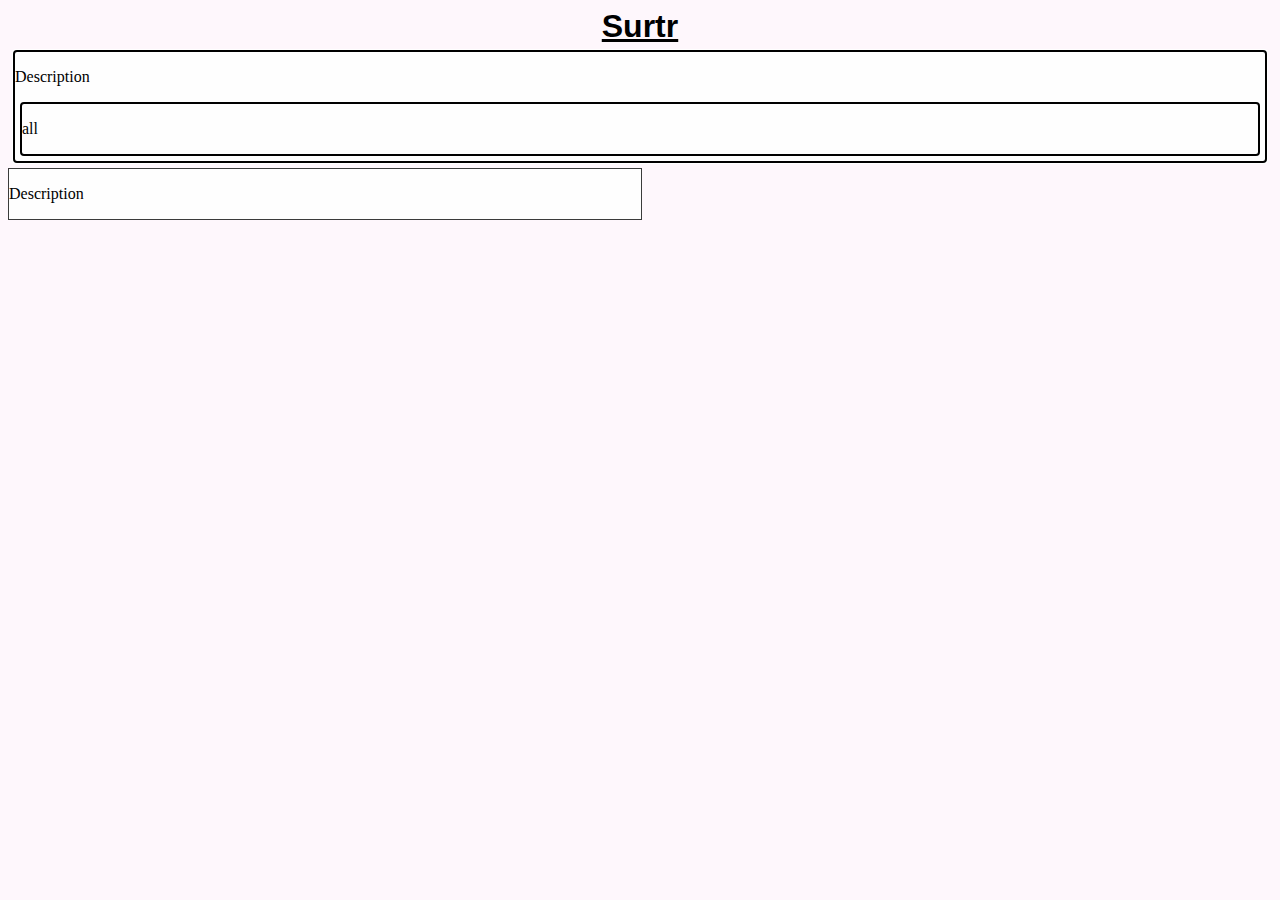
==== index.html @ bdfbd23f "aLLL" ====
<!DOCTYPE html>
<html lang="en">
    <head>
        <link rel="stylesheet" href="hw1.css">
        <title>Surtr - The Fire Giant End Ragnorak</title>
    </head>
    <h1>Surtr</h1>
    <body>
        <div class="box">
            <p>Description</p>
            <div>
                <p>all
                </p>
            </div>
        </div>
        <div class="image">
            <p>Description</p>
        </div>
    </body>

</html>
---- hw1.css ----
h1,h2{
    font-family:'Trebuchet MS', 'Lucida Sans Unicode', 'Lucida Grande', 'Lucida Sans', Arial, sans-serif;
}
h1{
    margin:auto;
    width:75%;
    text-align: center;
    text-decoration:underline;
}

body{
    background-color: #fef7fc;
}

.box, .box>div{
    background-color: #fefefe;
    border: 2px solid #3b3b3b;
    outline: auto;
    margin: 5px;
}

.box:hover{
    background-color: #d8d5d5;
}

.image{
    background-color: #fefefe;
    border: 1px solid #3b3b3b;
    width: 50%;
}
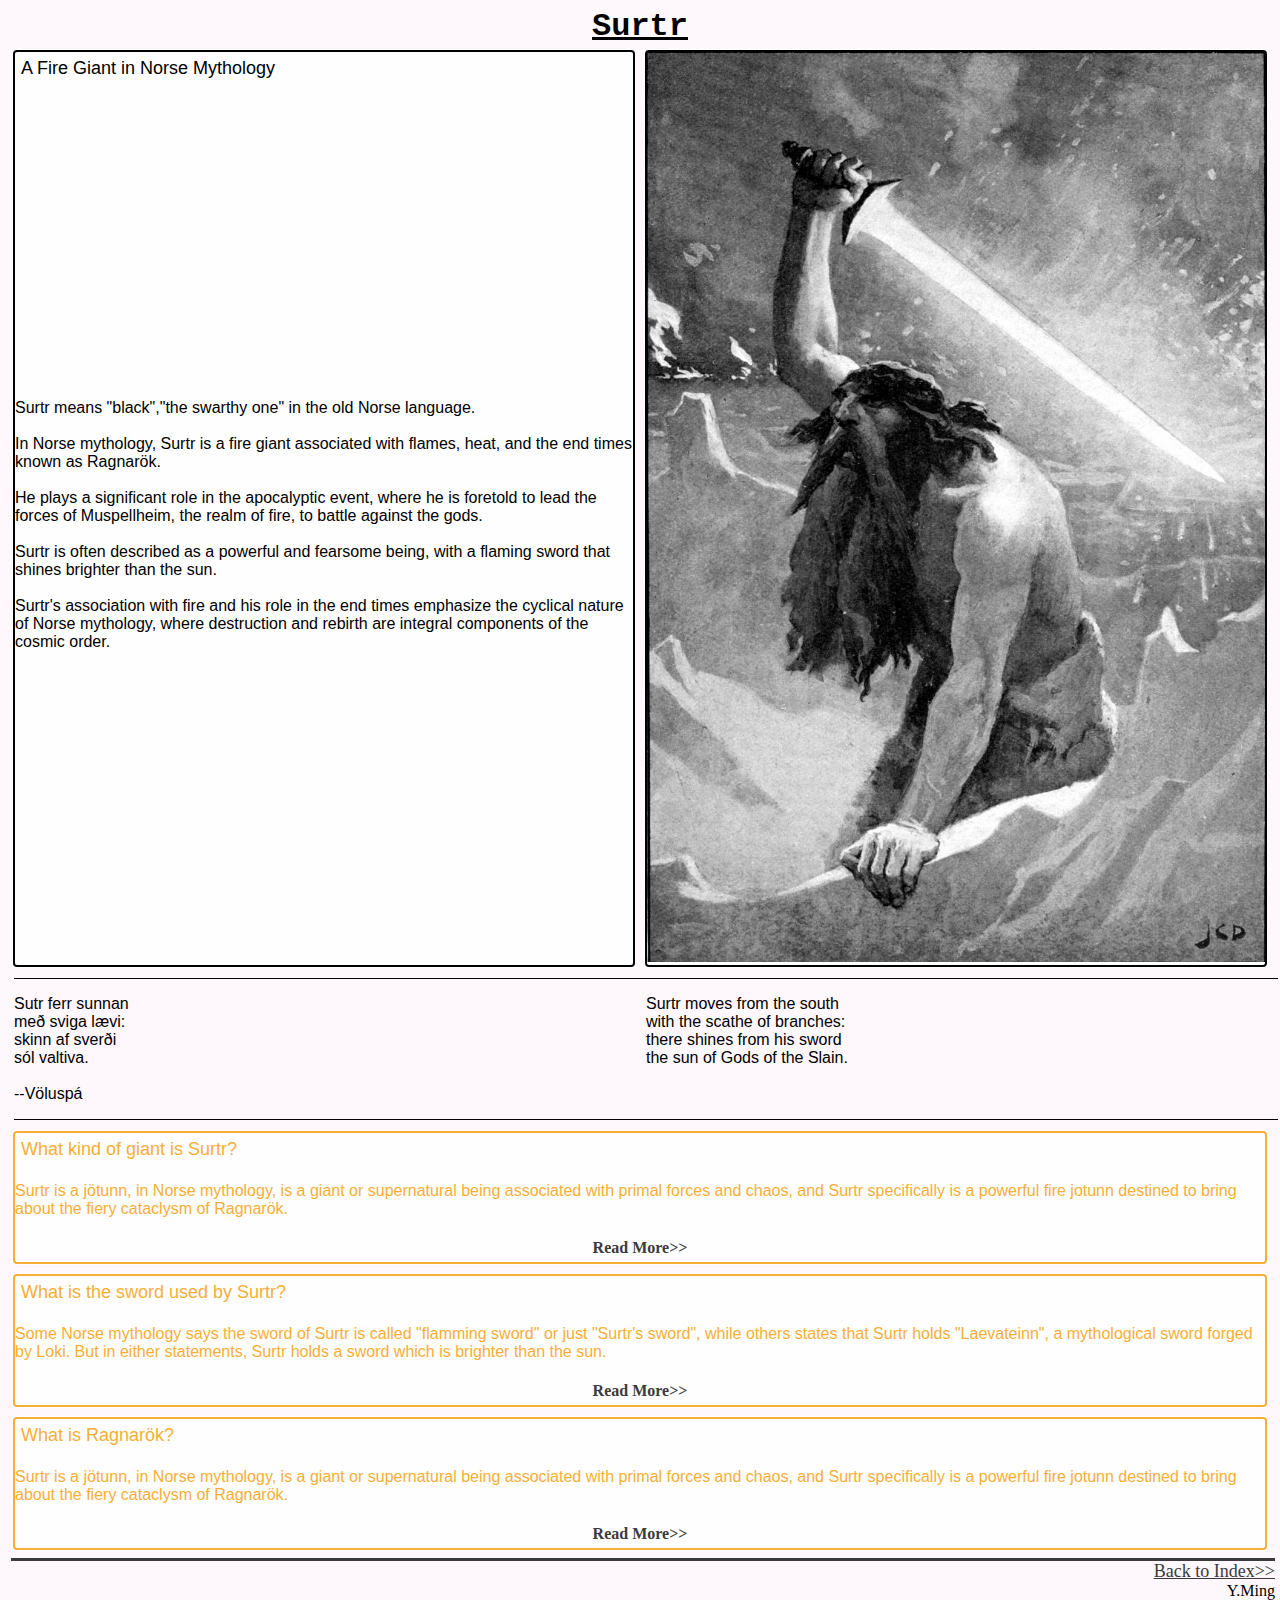
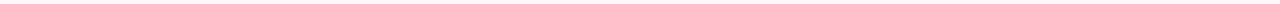
==== commit 634febbb: "finish two page" ====
--- a/index.html
+++ b/index.html
@@ -3,19 +3,68 @@
     <head>
         <link rel="stylesheet" href="hw1.css">
         <title>Surtr - The Fire Giant End Ragnorak</title>
+        <link rel="icon" href="./image/gardian.png" type="image/png">
     </head>
     <h1>Surtr</h1>
     <body>
-        <div class="box">
-            <p>Description</p>
-            <div>
-                <p>all
+        <div class="inline_wrapper">
+        <div class="box" >
+            <header>A Fire Giant in Norse Mythology</header>
+            <p>Surtr means "black","the swarthy one" in the old Norse language. <br><br>
+                In Norse mythology, Surtr is a fire giant associated with flames, heat, and the end times known as Ragnarök. <br><br>
+                He plays a significant role in the apocalyptic event, where he is foretold to lead the forces of Muspellheim, the realm of fire, to battle against the gods. <br><br>
+                Surtr is often described as a powerful and fearsome being, with a flaming sword that shines brighter than the sun.<br><br>
+                Surtr's association with fire and his role in the end times emphasize the cyclical nature of Norse mythology, where destruction and rebirth are integral components of the cosmic order.
+            </p>
+        </div>
+        <div class="image">
+            <img src="./image/surtr_index.jpeg" alt="Drawing of Surtr on Index" width="200">
+        </div>
+        </div>
+        <div class="float_txt">
+            <div class="lefttxt">
+                <p>Sutr ferr sunnan<br>
+                    með sviga lævi:<br>
+                    skinn af sverði<br>
+                    sól valtiva.<br><br>
+                    --Völuspá
+                </p>
+            </div>
+            <div class="righttxt">
+                <p>Surtr moves from the south<br>
+                    with the scathe of branches:<br>
+                    there shines from his sword<br>
+                    the sun of Gods of the Slain.
                 </p>
             </div>
         </div>
-        <div class="image">
-            <p>Description</p>
+        <a href="./jotunn.html">
+            <div class="box">
+                <header>What kind of giant is Surtr?</header>
+                <p>Surtr is a jötunn, in Norse mythology, is a giant or supernatural being associated with primal forces and chaos, and Surtr specifically is a powerful fire jotunn destined to bring about the fiery cataclysm of Ragnarök.</p>
+                <h4>Read More>></h4>
+            </div>
+        </a>
+        <a href="./lvt.html">
+            <div class="box">
+                <header>What is the sword used by Surtr?</header>
+                <p>Some Norse mythology says the sword of Surtr is called "flamming sword" or just "Surtr's sword", while others states that Surtr holds "Laevateinn", a mythological sword forged by Loki. But in either statements, Surtr holds a sword which is brighter than the sun. </p>
+                <h4>Read More>></h4>
+            </div>
+        </a>
+        <a href="./jotunn.html">
+            <div class="box">
+                <header>What is Ragnarök?</header>
+                <p>Surtr is a jötunn, in Norse mythology, is a giant or supernatural being associated with primal forces and chaos, and Surtr specifically is a powerful fire jotunn destined to bring about the fiery cataclysm of Ragnarök.</p>
+                <h4>Read More>></h4>
+            </div>
+        </a>
+        <div class="bottom">
+                <a href="index.html">Back to Index>></a>
+                <br>
+                Y.Ming
         </div>
+        
     </body>
 
 </html>--- a/hw1.css
+++ b/hw1.css
@@ -1,5 +1,5 @@
 h1,h2{
-    font-family:'Trebuchet MS', 'Lucida Sans Unicode', 'Lucida Grande', 'Lucida Sans', Arial, sans-serif;
+    font-family:OCR A Std, monospace;
 }
 h1{
     margin:auto;
@@ -8,23 +8,120 @@
     text-decoration:underline;
 }
 
+h4{
+    text-align: center;
+    margin: 5px;
+    color: #3b3b3b;
+}
+
+header{
+    margin: 6px;
+    font-size:large;
+    font-family: 'Trebuchet MS', 'Lucida Sans Unicode', 'Lucida Grande', 'Lucida Sans', Arial, sans-serif;
+}
+p{
+    font-family: Optima, sans-serif;
+}
+
 body{
     background-color: #fef7fc;
+    position: relative;
 }
+
+ul,c{
+    list-style:circle;
+    
+}
+
+table,td{
+    border: 2px solid #6a0101;
+}
+
+th{
+    border: 4px solid #000000;
+}
+
+table{
+    width: 100%;
+}
+  
 
 .box, .box>div{
     background-color: #fefefe;
     border: 2px solid #3b3b3b;
     outline: auto;
     margin: 5px;
+    float: left;
+    display: inline-grid
 }
 
 .box:hover{
-    background-color: #d8d5d5;
+    background-color: #f1f0f0;
 }
+
+.inline_wrapper {
+    display: inline-grid;
+    grid-template-columns: 1fr 1fr;
+  }
 
 .image{
     background-color: #fefefe;
     border: 1px solid #3b3b3b;
+    outline: auto;
+    margin: 5px;
+    float: right;
+    height: fit-content;
+}
+.image img{
+    width: 100%;
+}
+.image:hover{
+    outline: 5px solid #000000;
+}
+
+.float_txt{
+    border-top: 1px solid #000000;
+    border-bottom: 1px solid #000000;
+    margin: 6px;
+    clear: both;
+    height:auto;
+    float: left;
+    width: 100%;
+}
+
+.float_txt .lefttxt{
+    float: left;
     width: 50%;
+}
+
+.float_txt .righttxt{
+    float: right;
+    width: 50%;
+}
+
+a .box{
+    color:#f8ae36;
+    clear: both;
+}
+a .box:hover{
+    color:#ff0000;
+}
+
+.bottom{
+    border-top: 3px solid #3b3b3b;
+    width: 100%;
+    margin-top: 10px;
+    margin: 3px;
+    float: left;
+    align-self: center;
+    text-align: end;
+}
+
+.bottom a{
+    color: #3b3b3b;
+    font-size: large;
+}
+
+.bottom a:hover{
+    color: #ff0000;
 }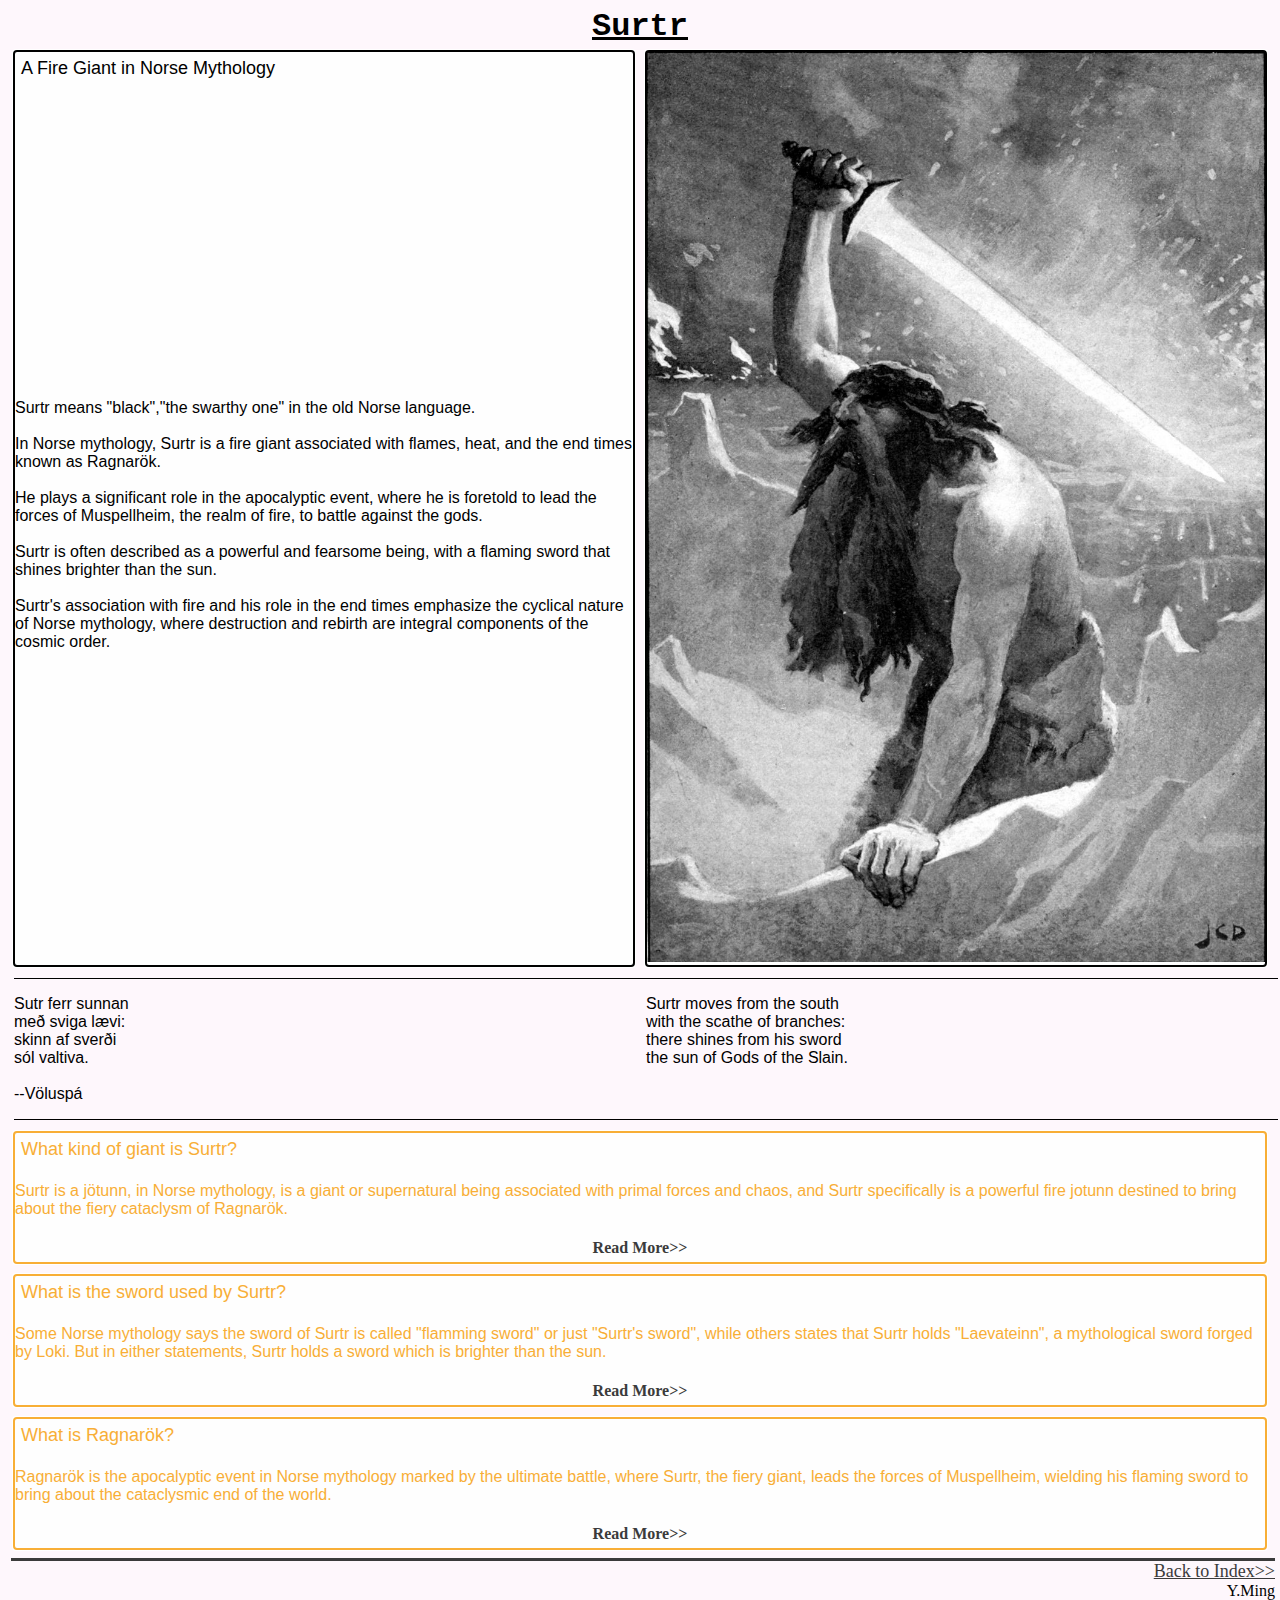
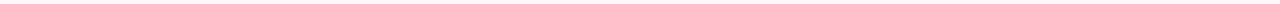
==== commit e245a1ed: "finish first time" ====
--- a/index.html
+++ b/index.html
@@ -5,8 +5,8 @@
         <title>Surtr - The Fire Giant End Ragnorak</title>
         <link rel="icon" href="./image/gardian.png" type="image/png">
     </head>
-    <h1>Surtr</h1>
     <body>
+        <h1>Surtr</h1>
         <div class="inline_wrapper">
         <div class="box" >
             <header>A Fire Giant in Norse Mythology</header>
@@ -52,10 +52,10 @@
                 <h4>Read More>></h4>
             </div>
         </a>
-        <a href="./jotunn.html">
+        <a href="./ragnarok.html">
             <div class="box">
                 <header>What is Ragnarök?</header>
-                <p>Surtr is a jötunn, in Norse mythology, is a giant or supernatural being associated with primal forces and chaos, and Surtr specifically is a powerful fire jotunn destined to bring about the fiery cataclysm of Ragnarök.</p>
+                <p>Ragnarök is the apocalyptic event in Norse mythology marked by the ultimate battle, where Surtr, the fiery giant, leads the forces of Muspellheim, wielding his flaming sword to bring about the cataclysmic end of the world.</p>
                 <h4>Read More>></h4>
             </div>
         </a>
@@ -64,7 +64,6 @@
                 <br>
                 Y.Ming
         </div>
-        
     </body>
 
 </html>--- a/hw1.css
+++ b/hw1.css
@@ -117,11 +117,22 @@
     text-align: end;
 }
 
-.bottom a{
+.bottom a, p a{
     color: #3b3b3b;
     font-size: large;
 }
 
 .bottom a:hover{
     color: #ff0000;
+}
+
+#sword_img{
+    width: 200px;
+    float: right;
+    border: 1px solid #000000;
+    margin: 5px 10px 10px 0px;
+}
+
+#sword_txt{
+    float: left;
 }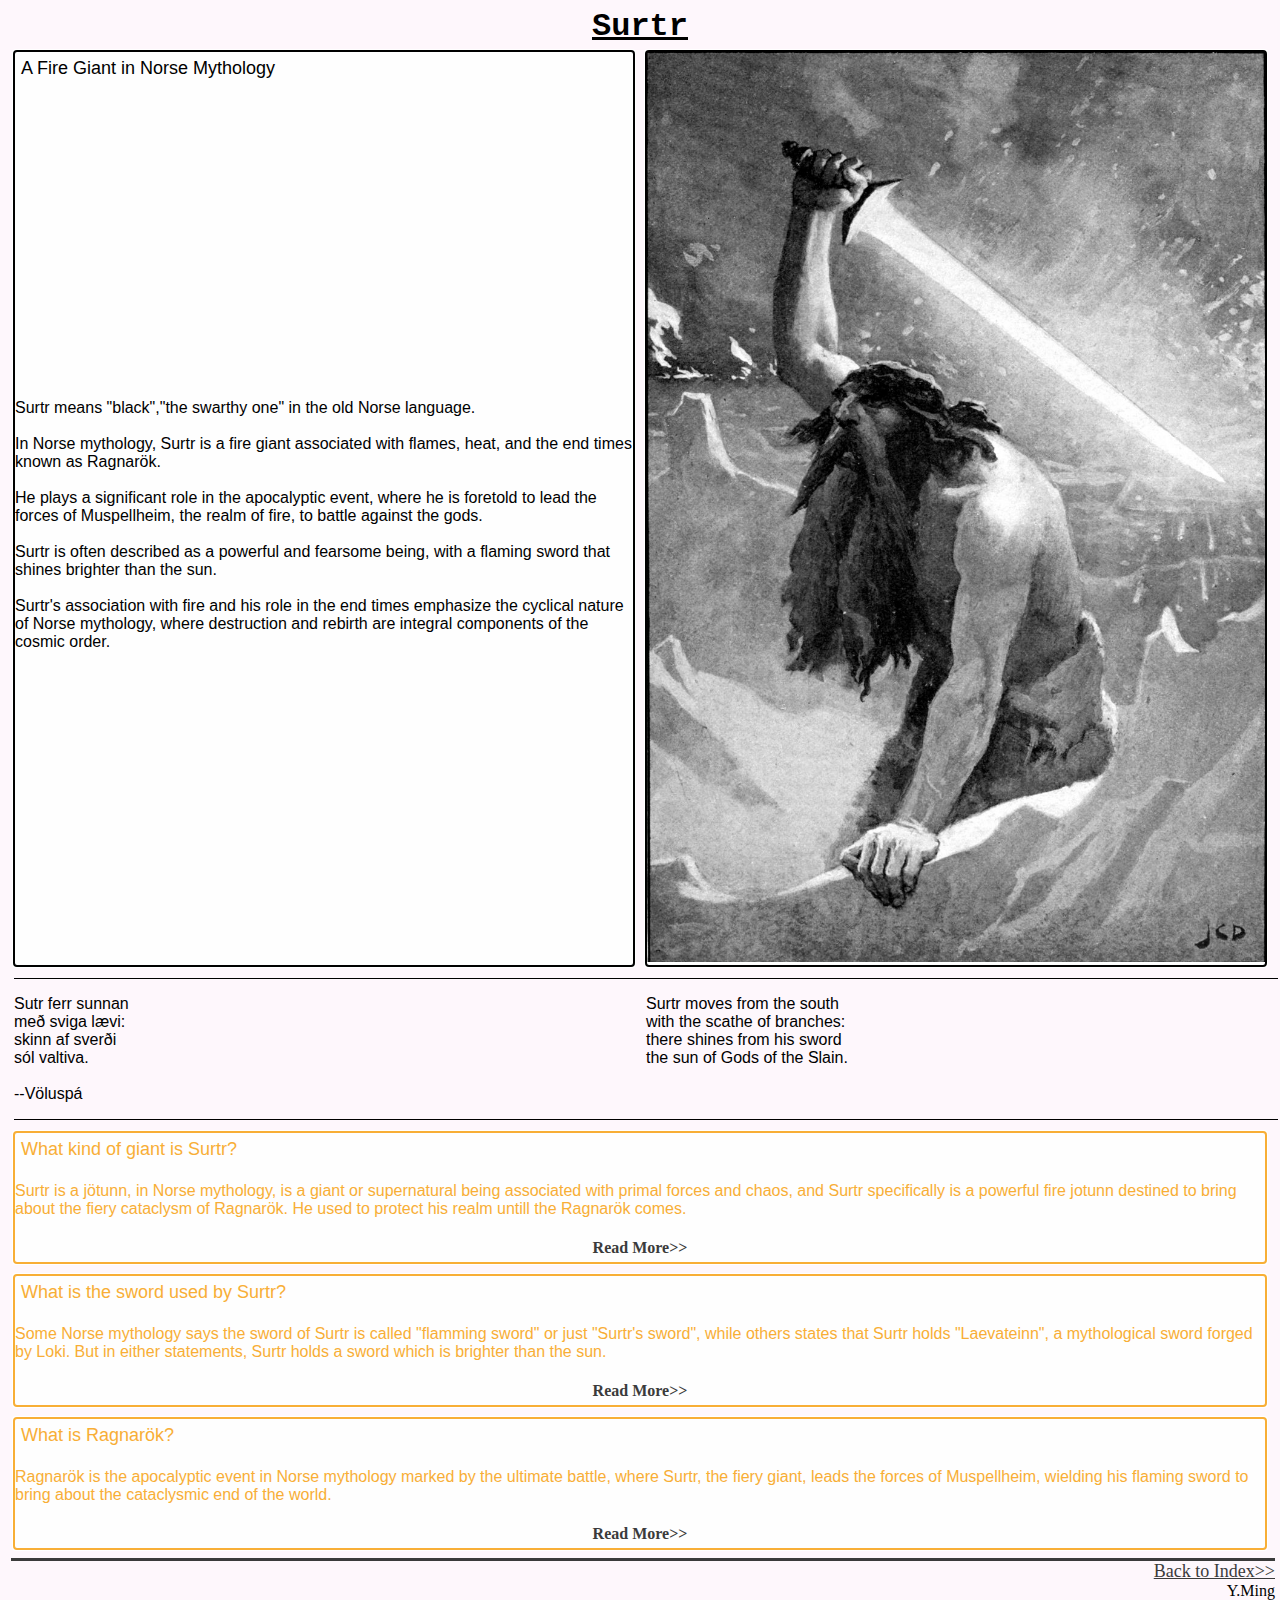
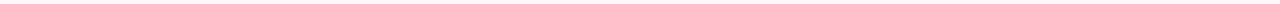
==== commit 4dca98ef: "change index" ====
--- a/index.html
+++ b/index.html
@@ -41,7 +41,7 @@
         <a href="./jotunn.html">
             <div class="box">
                 <header>What kind of giant is Surtr?</header>
-                <p>Surtr is a jötunn, in Norse mythology, is a giant or supernatural being associated with primal forces and chaos, and Surtr specifically is a powerful fire jotunn destined to bring about the fiery cataclysm of Ragnarök.</p>
+                <p>Surtr is a jötunn, in Norse mythology, is a giant or supernatural being associated with primal forces and chaos, and Surtr specifically is a powerful fire jotunn destined to bring about the fiery cataclysm of Ragnarök. He used to protect his realm untill the Ragnarök comes. </p>
                 <h4>Read More>></h4>
             </div>
         </a>
